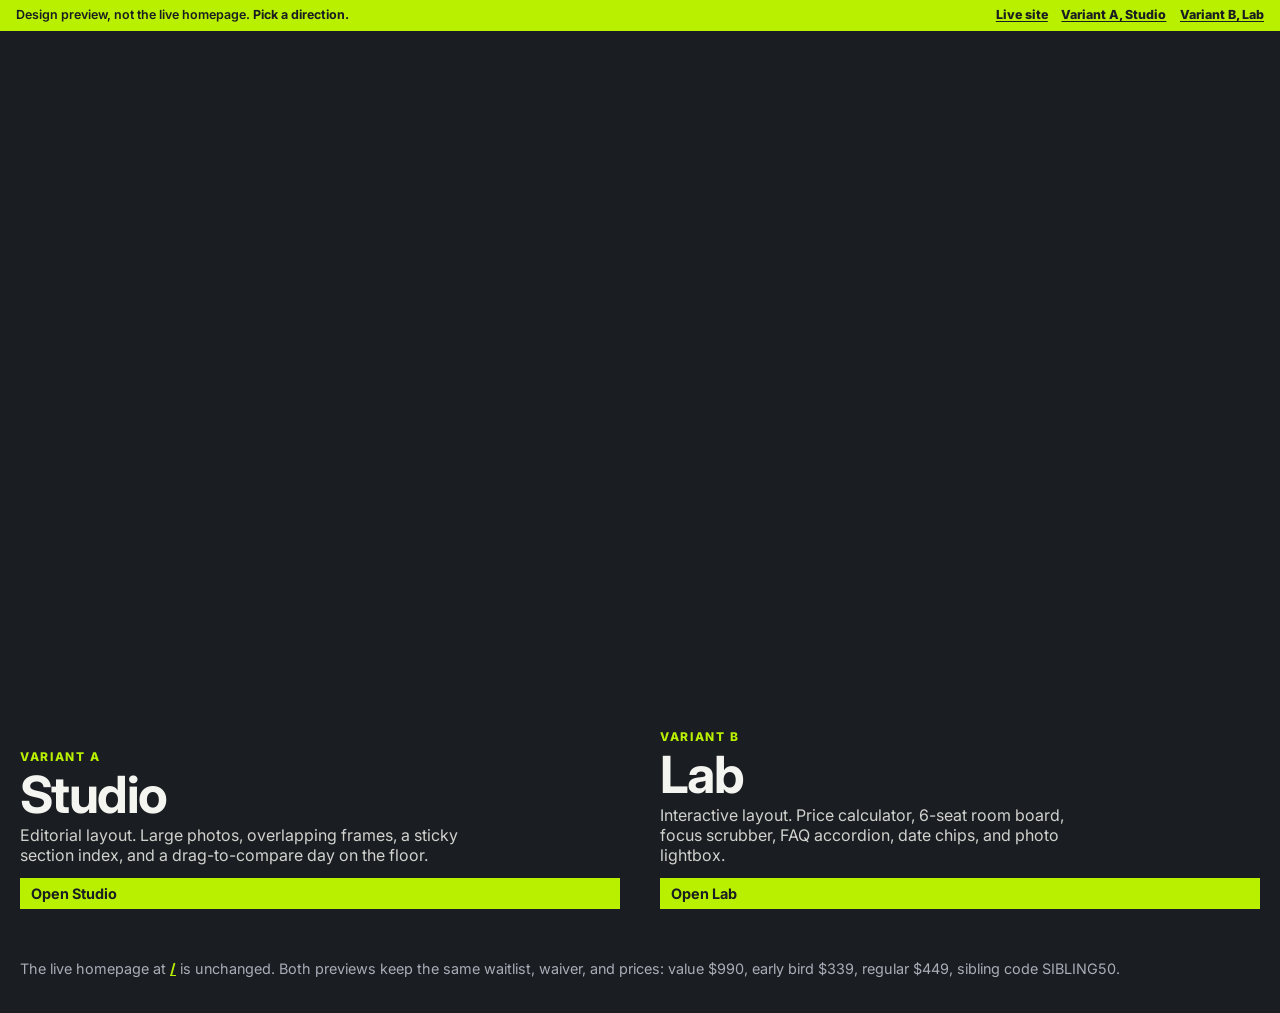
==== designs/index.html @ 0e1da5a7 "Add Studio and Lab homepage design previews Keep the live one-pager in place and add two static prev" ====
<!DOCTYPE html>
<html lang="en">
<head>
  <meta charset="utf-8" />
  <meta name="viewport" content="width=device-width, initial-scale=1" />
  <title>HEXKIT ACADEMY | Design previews</title>
  <meta name="description" content="Side-by-side design previews for the HEXKIT ACADEMY homepage. The live homepage is unchanged." />
  <meta name="robots" content="noindex, nofollow" />
  <meta name="theme-color" content="#1A1D21" />
  <link rel="icon" href="/assets/favicon-32.svg" type="image/svg+xml" />
  <link rel="preconnect" href="https://fonts.googleapis.com" />
  <link rel="preconnect" href="https://fonts.gstatic.com" crossorigin />
  <link href="https://fonts.googleapis.com/css2?family=Inter:wght@400;600;700;800&display=swap" rel="stylesheet" />
  <link rel="stylesheet" href="/designs/preview.css" />
  <link rel="stylesheet" href="/designs/chooser.css" />
</head>
<body class="chooser">
  <!-- Alex: background photos are Unsplash placeholders. Swap them in chooser.css when real workshop photos exist. -->
  <a class="skip-link" href="#choices">Skip to designs</a>
  <div class="preview-banner">
    <p>Design preview, not the live homepage. <strong>Pick a direction.</strong></p>
    <p class="preview-links">
      <a href="/">Live site</a>
      <a href="/designs/studio.html">Variant A, Studio</a>
      <a href="/designs/lab.html">Variant B, Lab</a>
    </p>
  </div>
  <main id="choices" class="chooser-main">
    <a class="choice choice-studio" href="/designs/studio.html">
      <span>Variant A</span>
      <h2>Studio</h2>
      <p>Editorial layout. Large photos, overlapping frames, a sticky section index, and a drag-to-compare day on the floor.</p>
      <strong>Open Studio</strong>
    </a>
    <a class="choice choice-lab" href="/designs/lab.html">
      <span>Variant B</span>
      <h2>Lab</h2>
      <p>Interactive layout. Price calculator, 6-seat room board, focus scrubber, FAQ accordion, date chips, and photo lightbox.</p>
      <strong>Open Lab</strong>
    </a>
  </main>
  <p class="chooser-note">The live homepage at <a href="/">/</a> is unchanged. Both previews keep the same waitlist, waiver, and prices: value $990, early bird $339, regular $449, sibling code SIBLING50.</p>
</body>
</html>
---- designs/preview.css ----
/* Shared chrome for HEXKIT ACADEMY design previews. Not used by the live homepage. */
:root {
  --charcoal: #1a1d21;
  --lime: #b8f000;
  --offwhite: #f4f5f0;
  --mid: #5c6370;
  --banner-font: "Inter", system-ui, sans-serif;
}

.preview-banner {
  display: flex;
  flex-wrap: wrap;
  align-items: center;
  justify-content: space-between;
  gap: 0.35rem 1rem;
  padding: 0.45rem 1rem;
  background: var(--lime);
  color: var(--charcoal);
  font-family: var(--banner-font);
  font-size: 0.78rem;
  line-height: 1.35;
  font-weight: 600;
}

.preview-banner p {
  margin: 0;
}

.preview-links {
  display: flex;
  flex-wrap: wrap;
  gap: 0.35rem 0.85rem;
}

.preview-banner a {
  color: var(--charcoal);
  font-weight: 800;
  text-decoration: underline;
  text-underline-offset: 0.15em;
}

.preview-banner a:hover {
  text-decoration-thickness: 2px;
}

.skip-link {
  position: absolute;
  left: -9999px;
  top: 0;
  background: var(--lime);
  color: var(--charcoal);
  padding: 0.5rem 1rem;
  z-index: 200;
  font-weight: 700;
}

.skip-link:focus {
  left: 0.5rem;
  top: 0.5rem;
}

.sticky-stack {
  position: sticky;
  top: 0;
  z-index: 80;
}
---- designs/chooser.css ----
/* Chooser for the two HEXKIT ACADEMY homepage previews. */
body.chooser {
  margin: 0;
  min-height: 100vh;
  background: #1a1d21;
  color: #f4f5f0;
  font-family: "Inter", system-ui, sans-serif;
}

.chooser-main {
  display: grid;
  min-height: calc(100vh - 42px);
}

.choice {
  position: relative;
  display: flex;
  flex-direction: column;
  justify-content: flex-end;
  min-height: 70vh;
  padding: 1.25rem;
  text-decoration: none;
  color: #f4f5f0;
  overflow: hidden;
  background: #1a1d21 center/cover no-repeat;
}

.choice::before {
  content: "";
  position: absolute;
  inset: 0;
  background: linear-gradient(to top, rgba(26, 29, 33, 0.92), rgba(26, 29, 33, 0.2));
}

.choice > * {
  position: relative;
}

.choice span {
  font-size: 0.75rem;
  font-weight: 800;
  letter-spacing: 0.14em;
  text-transform: uppercase;
  color: #b8f000;
}

.choice h2 {
  margin: 0.35rem 0 0.4rem;
  font-size: clamp(2rem, 5vw, 3.2rem);
  letter-spacing: -0.03em;
  line-height: 0.95;
}

.choice p {
  margin: 0 0 0.8rem;
  max-width: 28rem;
  color: rgba(244, 245, 240, 0.84);
}

.choice strong {
  display: inline-block;
  background: #b8f000;
  color: #1a1d21;
  padding: 0.45rem 0.7rem;
  font-size: 0.9rem;
}

.choice-studio {
  background-image: url("https://images.unsplash.com/photo-1615840287214-7ff58936c4cf?auto=format&fit=crop&w=1400&q=70");
}

.choice-lab {
  background-image: url("https://images.unsplash.com/photo-1576243345690-4e4b79b63288?auto=format&fit=crop&w=1400&q=70");
}

.chooser-note {
  padding: 1rem 1.25rem 1.4rem;
  color: #a8adb8;
  font-size: 0.9rem;
}

.chooser-note a {
  color: #b8f000;
  font-weight: 700;
}

@media (min-width: 860px) {
  .chooser-main {
    grid-template-columns: 1fr 1fr;
  }

  .choice {
    min-height: calc(100vh - 42px);
  }
}
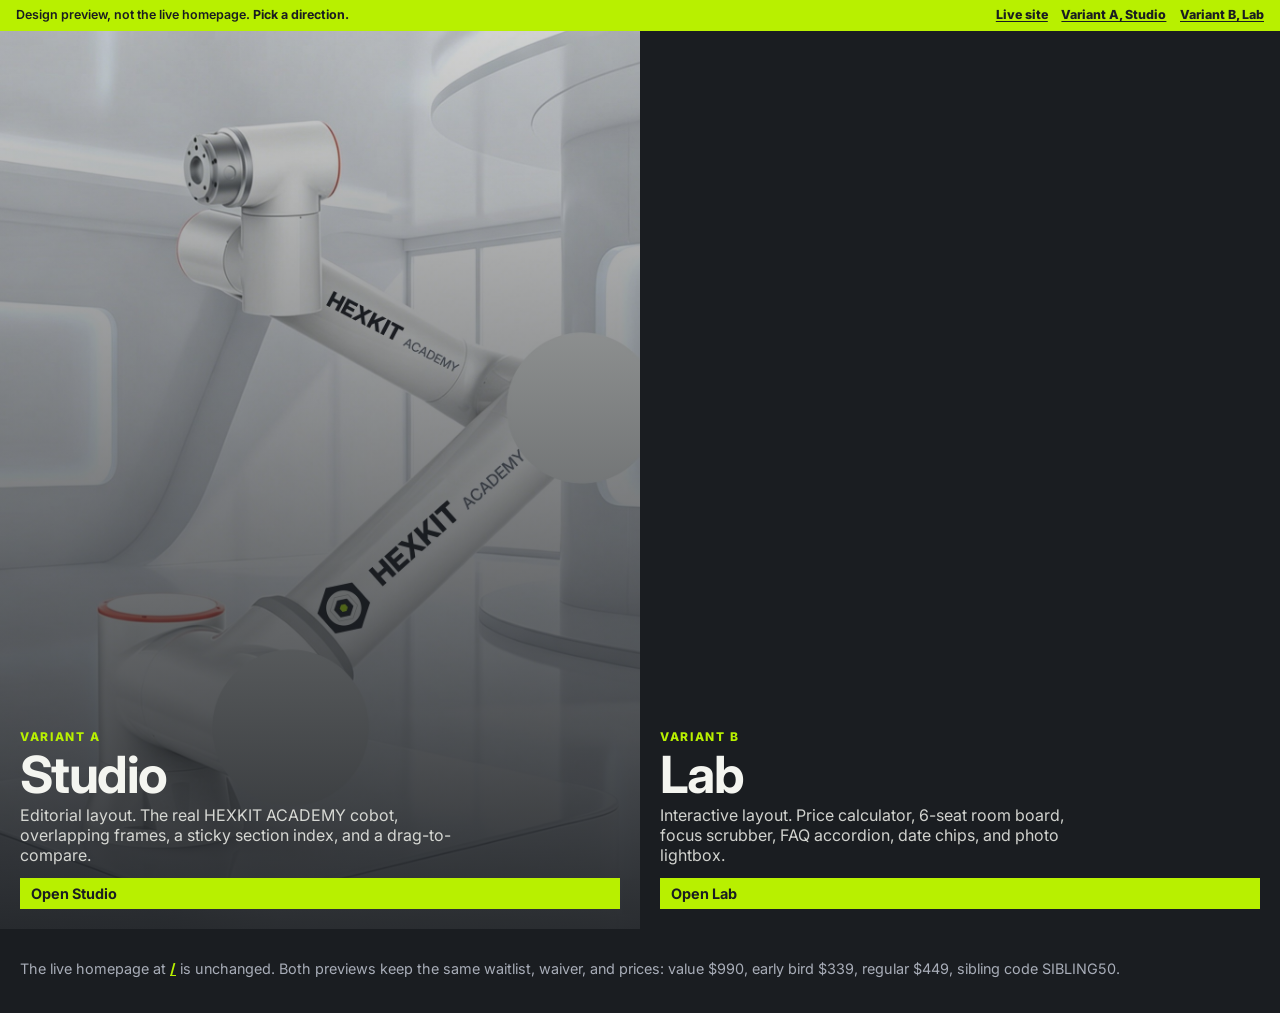
==== commit 7f4db0fb: "Use Alex's cobot photos on the Studio preview Swap the Studio hero, grids, and demo strip to the scr" ====
--- a/designs/index.html
+++ b/designs/index.html
@@ -15,7 +15,7 @@
   <link rel="stylesheet" href="/designs/chooser.css" />
 </head>
 <body class="chooser">
-  <!-- Alex: background photos are Unsplash placeholders. Swap them in chooser.css when real workshop photos exist. -->
+  <!-- Studio background is the local HEXKIT ACADEMY cobot hero. Lab background is still a stock photo. -->
   <a class="skip-link" href="#choices">Skip to designs</a>
   <div class="preview-banner">
     <p>Design preview, not the live homepage. <strong>Pick a direction.</strong></p>
@@ -29,7 +29,7 @@
     <a class="choice choice-studio" href="/designs/studio.html">
       <span>Variant A</span>
       <h2>Studio</h2>
-      <p>Editorial layout. Large photos, overlapping frames, a sticky section index, and a drag-to-compare day on the floor.</p>
+      <p>Editorial layout. The real HEXKIT ACADEMY cobot, overlapping frames, a sticky section index, and a drag-to-compare.</p>
       <strong>Open Studio</strong>
     </a>
     <a class="choice choice-lab" href="/designs/lab.html">
--- a/designs/chooser.css
+++ b/designs/chooser.css
@@ -66,7 +66,7 @@
 }
 
 .choice-studio {
-  background-image: url("https://images.unsplash.com/photo-1615840287214-7ff58936c4cf?auto=format&fit=crop&w=1400&q=70");
+  background-image: url("/assets/photos/cobot-hero-hexkit.jpg");
 }
 
 .choice-lab {
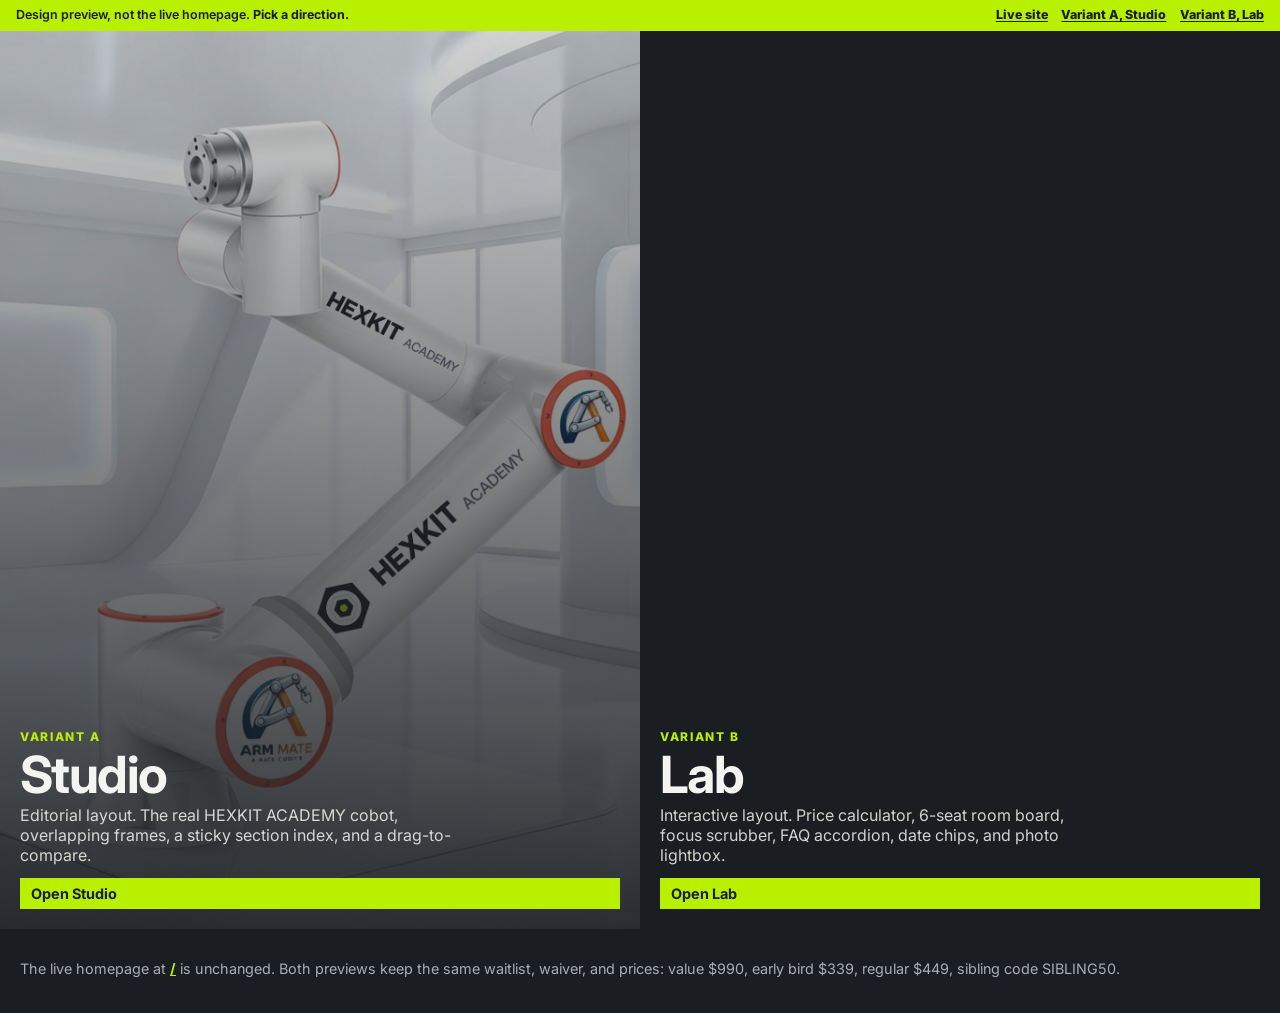
==== commit b390977c: "Show the full cobot in motion on the Studio preview. Zoom the hero and stills out so the arm stays i" ====
--- a/designs/index.html
+++ b/designs/index.html
@@ -15,7 +15,7 @@
   <link rel="stylesheet" href="/designs/chooser.css" />
 </head>
 <body class="chooser">
-  <!-- Studio background is the local HEXKIT ACADEMY cobot hero. Lab background is still a stock photo. -->
+  <!-- Studio background is the local HEXKIT ACADEMY cobot hero. Lab background is stock of teenagers about 13-16. Alex: replace that card photo with a consented workshop group. -->
   <a class="skip-link" href="#choices">Skip to designs</a>
   <div class="preview-banner">
     <p>Design preview, not the live homepage. <strong>Pick a direction.</strong></p>
--- a/designs/chooser.css
+++ b/designs/chooser.css
@@ -66,11 +66,11 @@
 }
 
 .choice-studio {
-  background-image: url("/assets/photos/cobot-hero-hexkit.jpg");
+  background-image: url("/assets/photos/cobot-hero.jpg");
 }
 
 .choice-lab {
-  background-image: url("https://images.unsplash.com/photo-1576243345690-4e4b79b63288?auto=format&fit=crop&w=1400&q=70");
+  background-image: url("https://images.pexels.com/photos/7868883/pexels-photo-7868883.jpeg?auto=compress&cs=tinysrgb&w=1400");
 }
 
 .chooser-note {
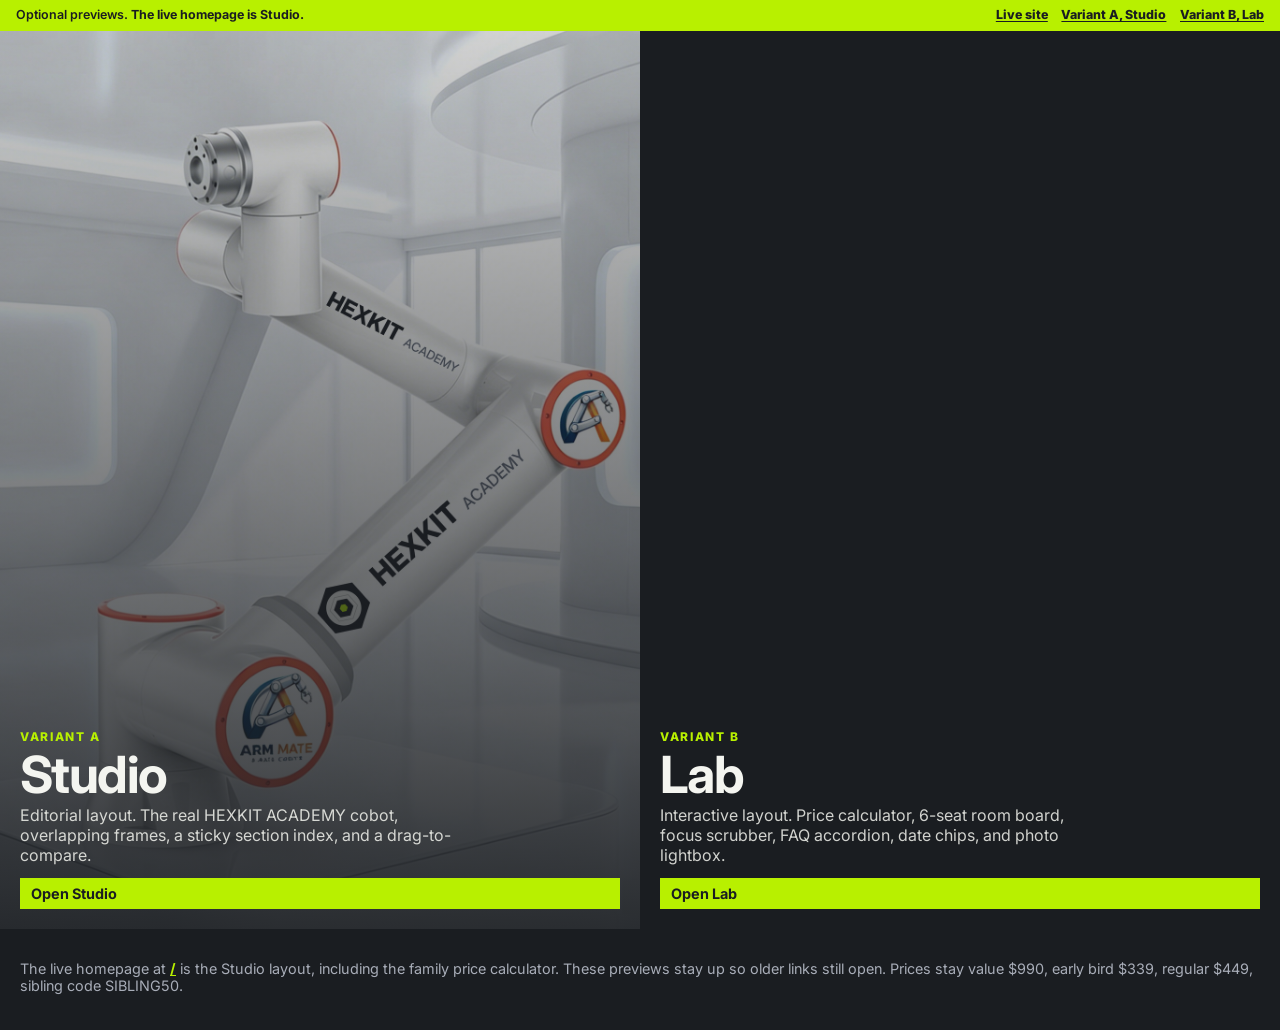
==== commit d2fc3361: "Publish the Studio layout as the live homepage. Parents at / now get the full-robot hero and cobot m" ====
--- a/designs/index.html
+++ b/designs/index.html
@@ -4,7 +4,7 @@
   <meta charset="utf-8" />
   <meta name="viewport" content="width=device-width, initial-scale=1" />
   <title>HEXKIT ACADEMY | Design previews</title>
-  <meta name="description" content="Side-by-side design previews for the HEXKIT ACADEMY homepage. The live homepage is unchanged." />
+  <meta name="description" content="Optional design previews for HEXKIT ACADEMY. The live homepage is the Studio layout." />
   <meta name="robots" content="noindex, nofollow" />
   <meta name="theme-color" content="#1A1D21" />
   <link rel="icon" href="/assets/favicon-32.svg" type="image/svg+xml" />
@@ -18,7 +18,7 @@
   <!-- Studio background is the local HEXKIT ACADEMY cobot hero. Lab background is stock of teenagers about 13-16. Alex: replace that card photo with a consented workshop group. -->
   <a class="skip-link" href="#choices">Skip to designs</a>
   <div class="preview-banner">
-    <p>Design preview, not the live homepage. <strong>Pick a direction.</strong></p>
+    <p>Optional previews. <strong>The live homepage is Studio.</strong></p>
     <p class="preview-links">
       <a href="/">Live site</a>
       <a href="/designs/studio.html">Variant A, Studio</a>
@@ -39,6 +39,6 @@
       <strong>Open Lab</strong>
     </a>
   </main>
-  <p class="chooser-note">The live homepage at <a href="/">/</a> is unchanged. Both previews keep the same waitlist, waiver, and prices: value $990, early bird $339, regular $449, sibling code SIBLING50.</p>
+  <p class="chooser-note">The live homepage at <a href="/">/</a> is the Studio layout, including the family price calculator. These previews stay up so older links still open. Prices stay value $990, early bird $339, regular $449, sibling code SIBLING50.</p>
 </body>
 </html>
